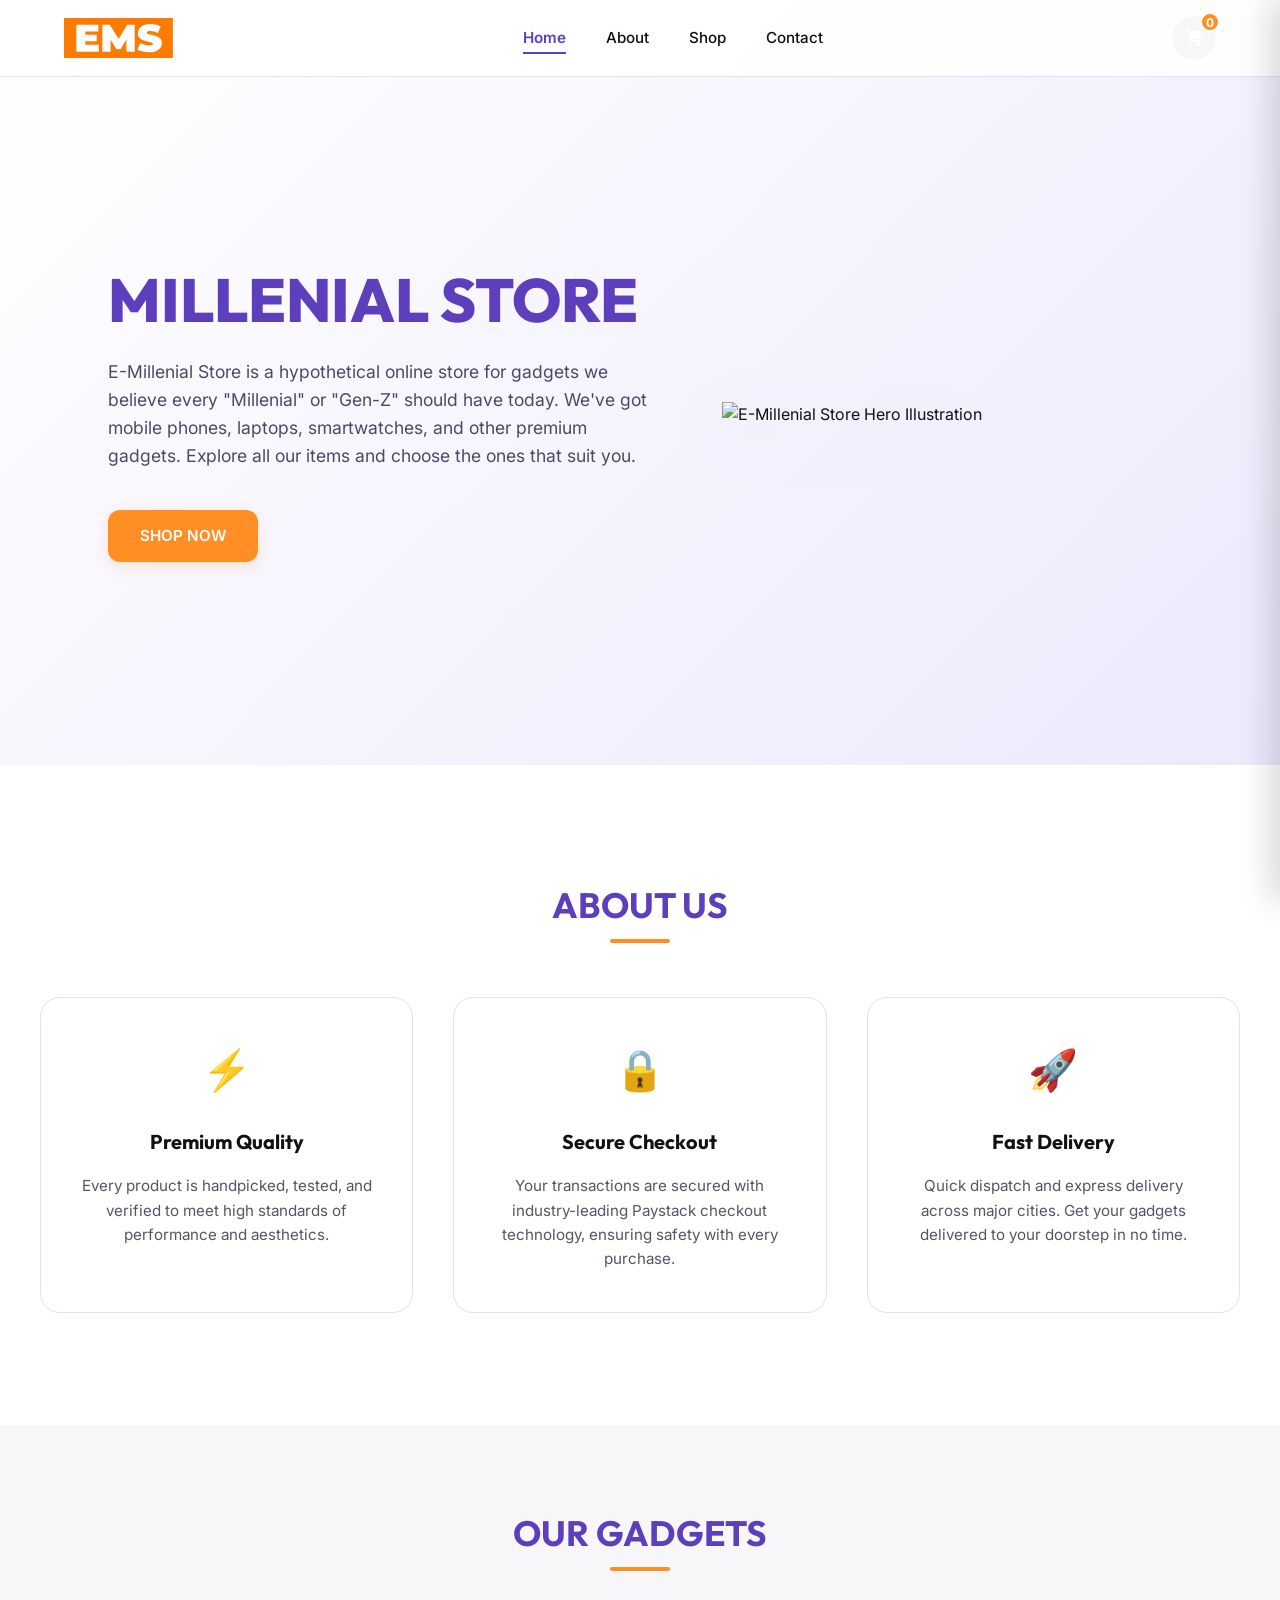
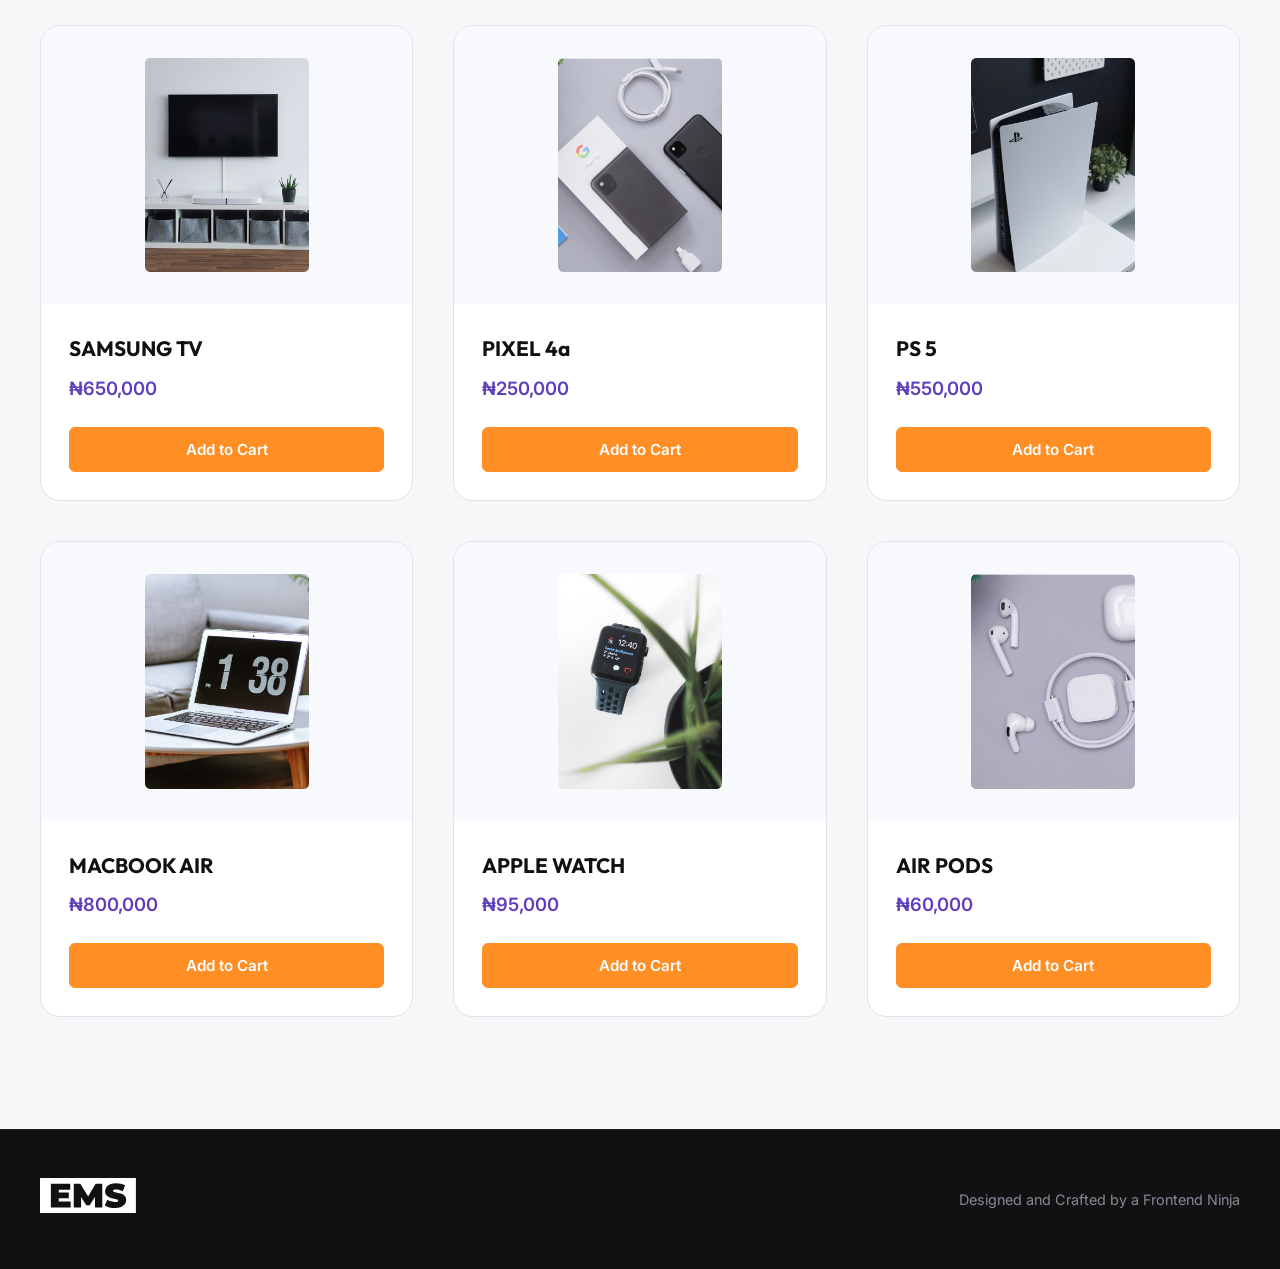
==== E-Commerce Store/index.html @ 9204bc71 "Build and complete E-Commerce Store with sliding cart, validations, and Paystack integration" ====
<!DOCTYPE html>
<html lang="en">
<head>
    <meta charset="UTF-8">
    <meta name="viewport" content="width=device-width, initial-scale=1.0">
    <title>EMS - E-Millenial Store</title>
    <!-- Google Fonts -->
    <link rel="preconnect" href="https://fonts.googleapis.com">
    <link rel="preconnect" href="https://fonts.gstatic.com" crossorigin>
    <link href="https://fonts.googleapis.com/css2?family=Inter:wght@300;400;500;600;700&family=Outfit:wght@400;500;600;700;800&display=swap" rel="stylesheet">
    <!-- Main stylesheet -->
    <link rel="stylesheet" href="style.css">
    <!-- Paystack Inline JS -->
    <script src="https://js.paystack.co/v1/inline.js"></script>
</head>
<body>

    <!-- Header Navigation -->
    <header class="header">
        <div class="header-container">
            <a href="#" class="logo" id="header-logo">
                <img src="images/EMS.svg" alt="EMS Logo">
            </a>
            <nav class="nav-links" id="nav-menu">
                <a href="#" class="active">Home</a>
                <a href="#about">About</a>
                <a href="#shop">Shop</a>
                <a href="#contact">Contact</a>
            </nav>
            <div class="header-actions">
                <button class="cart-btn" id="cart-toggle-btn" aria-label="Open Shopping Cart">
                    <img src="images/cart.svg" alt="Cart Icon">
                    <span class="cart-badge" id="cart-item-count">0</span>
                </button>
                <button class="hamburger" id="hamburger-menu-btn" aria-label="Toggle navigation menu">
                    <span class="bar"></span>
                    <span class="bar"></span>
                    <span class="bar"></span>
                </button>
            </div>
        </div>
    </header>

    <!-- Hero Section -->
    <section class="hero">
        <div class="hero-container">
            <div class="hero-content">
                <h1 class="hero-title">MILLENIAL STORE</h1>
                <p class="hero-desc">
                    E-Millenial Store is a hypothetical online store for gadgets we believe every "Millenial" or "Gen-Z" should have today. We've got mobile phones, laptops, smartwatches, and other premium gadgets. Explore all our items and choose the ones that suit you.
                </p>
                <a href="#shop" class="btn btn-primary hero-btn">SHOP NOW</a>
            </div>
            <div class="hero-image-wrapper">
                <img src="images/heroImage.svg" alt="E-Millenial Store Hero Illustration" class="hero-img">
            </div>
        </div>
    </section>

    <!-- About Section -->
    <section class="about" id="about">
        <div class="about-container">
            <h2 class="section-title">ABOUT US</h2>
            <div class="about-grid">
                <div class="about-card">
                    <div class="about-icon">⚡</div>
                    <h3>Premium Quality</h3>
                    <p>Every product is handpicked, tested, and verified to meet high standards of performance and aesthetics.</p>
                </div>
                <div class="about-card">
                    <div class="about-icon">🔒</div>
                    <h3>Secure Checkout</h3>
                    <p>Your transactions are secured with industry-leading Paystack checkout technology, ensuring safety with every purchase.</p>
                </div>
                <div class="about-card">
                    <div class="about-icon">🚀</div>
                    <h3>Fast Delivery</h3>
                    <p>Quick dispatch and express delivery across major cities. Get your gadgets delivered to your doorstep in no time.</p>
                </div>
            </div>
        </div>
    </section>

    <!-- Shop / Products Section -->
    <section class="shop" id="shop">
        <div class="shop-container">
            <h2 class="section-title">OUR GADGETS</h2>
            <div class="products-grid" id="products-container">
                <!-- Products will be dynamically generated by JS -->
            </div>
        </div>
    </section>

    <!-- Shopping Cart Sidebar Modal -->
    <div class="modal-overlay" id="cart-modal-overlay"></div>
    <aside class="cart-modal" id="cart-modal" aria-hidden="true">
        <div class="cart-header">
            <h2>Shopping Cart</h2>
            <button class="close-btn" id="cart-close-btn" aria-label="Close cart">&times;</button>
        </div>

        <div class="cart-body">
            <!-- Section A: Items List -->
            <div class="cart-items-section">
                <h3>Items</h3>
                <div class="cart-items-list" id="cart-items-container">
                    <!-- Cart items will be dynamically generated here -->
                </div>
            </div>

            <!-- Section B: User Details Form -->
            <form class="cart-user-form" id="checkout-user-form" novalidate>
                <h3>Your Details</h3>
                <div class="form-group">
                    <label for="customer-name">Full Name</label>
                    <input type="text" id="customer-name" placeholder="John Doe" required>
                    <span class="error-msg">Please enter your full name</span>
                </div>
                <div class="form-group">
                    <label for="customer-email">Email Address</label>
                    <input type="email" id="customer-email" placeholder="john.doe@example.com" required>
                    <span class="error-msg">Please enter a valid email address</span>
                </div>
                <div class="form-group">
                    <label for="customer-phone">Phone Number</label>
                    <input type="tel" id="customer-phone" placeholder="e.g. 08012345678" required>
                    <span class="error-msg">Please enter a valid 11-digit phone number</span>
                </div>
            </form>

            <!-- Section C: Total Amount Section -->
            <div class="cart-total-section">
                <span>Total Amount to be Paid</span>
                <span class="total-price" id="cart-total-price">₦0</span>
            </div>
        </div>

        <!-- Section D: Actions Section -->
        <div class="cart-footer">
            <button class="btn btn-secondary" id="continue-shopping-btn">Continue Shopping</button>
            <button class="btn btn-primary" id="checkout-submit-btn">Checkout</button>
        </div>
    </aside>

    <!-- Success Summary Modal -->
    <div class="summary-modal-overlay" id="summary-modal-overlay">
        <div class="summary-modal" id="summary-modal">
            <div class="summary-header">
                <img src="images/check.svg" alt="Success Checkmark" class="success-icon">
                <h2 id="summary-greet-title">Thank You, Customer!</h2>
                <p>Your Order Has Been Received</p>
            </div>
            <div class="summary-body">
                <h3>Order Summary</h3>
                <table class="summary-table">
                    <thead>
                        <tr>
                            <th>S/N</th>
                            <th>Item</th>
                            <th>Quantity</th>
                        </tr>
                    </thead>
                    <tbody id="summary-table-body">
                        <!-- Dynamic items will go here -->
                    </tbody>
                </table>
            </div>
            <div class="summary-footer">
                <button class="btn btn-primary btn-block" id="summary-confirm-btn">Ok</button>
            </div>
        </div>
    </div>

    <!-- Main Footer -->
    <footer class="footer">
        <div class="footer-container">
            <a href="#" class="footer-logo">
                <img src="images/EMS.svg" alt="EMS Logo Footer">
            </a>
            <p class="footer-text">Designed and Crafted by a Frontend Ninja</p>
        </div>
    </footer>

    <!-- Core Javascript -->
    <script src="app.js"></script>
</body>
</html>
---- E-Commerce Store/style.css ----
/* ==========================================================================
   EMS - E-Millenial Store Design System & Stylesheet
   ========================================================================== */

/* Design Tokens & CSS Variables */
:root {
    --primary-color: #5D3EBC;       /* Vibrant Millenial Purple */
    --primary-light: #ECE9FC;
    --secondary-color: #FF8E25;     /* Warm Accent Orange */
    --secondary-dark: #E07510;
    --dark-color: #111111;          /* Sleek Dark Charcoal */
    --light-color: #F7F7F9;         /* Light Gray Background */
    --border-color: #E2E2E9;
    --white: #FFFFFF;
    --error-color: #FF3B30;         /* Red for validations/deletion */
    --success-color: #34C759;       /* Green for success */
    
    --font-heading: 'Outfit', sans-serif;
    --font-body: 'Inter', sans-serif;
    
    --shadow-sm: 0 2px 8px rgba(0, 0, 0, 0.04);
    --shadow-md: 0 8px 24px rgba(93, 62, 188, 0.08);
    --shadow-lg: 0 16px 36px rgba(0, 0, 0, 0.12);
    
    --radius-sm: 6px;
    --radius-md: 12px;
    --radius-lg: 20px;
    
    --transition: all 0.3s cubic-bezier(0.4, 0, 0.2, 1);
}

/* Global Reset & Base Elements */
* {
    margin: 0;
    padding: 0;
    box-sizing: border-box;
}

html {
    scroll-behavior: smooth;
    font-size: 16px;
}

body {
    font-family: var(--font-body);
    background-color: var(--white);
    color: var(--dark-color);
    line-height: 1.6;
    overflow-x: hidden;
}

a {
    text-decoration: none;
    color: inherit;
    transition: var(--transition);
}

button, input, select, textarea {
    font-family: inherit;
    border: none;
    background: none;
    outline: none;
}

/* Scrollbar Customization */
::-webkit-scrollbar {
    width: 8px;
}
::-webkit-scrollbar-track {
    background: var(--light-color);
}
::-webkit-scrollbar-thumb {
    background: #CCCCCC;
    border-radius: var(--radius-sm);
}
::-webkit-scrollbar-thumb:hover {
    background: #999999;
}

/* Header & Navigation styling */
.header {
    position: fixed;
    top: 0;
    left: 0;
    width: 100%;
    z-index: 1000;
    background: rgba(255, 255, 255, 0.9);
    backdrop-filter: blur(10px);
    border-bottom: 1px solid var(--border-color);
    transition: var(--transition);
}

.header-container {
    max-width: 1200px;
    margin: 0 auto;
    padding: 1rem 1.5rem;
    display: flex;
    justify-content: space-between;
    align-items: center;
}

.logo img {
    height: 40px;
    display: block;
}

.nav-links {
    display: flex;
    gap: 2.5rem;
}

.nav-links a {
    font-weight: 500;
    font-size: 0.95rem;
    color: var(--dark-color);
    position: relative;
    padding: 0.25rem 0;
}

.nav-links a::after {
    content: '';
    position: absolute;
    bottom: 0;
    left: 0;
    width: 0;
    height: 2px;
    background-color: var(--primary-color);
    transition: var(--transition);
}

.nav-links a:hover::after,
.nav-links a.active::after {
    width: 100%;
}

.nav-links a.active {
    color: var(--primary-color);
    font-weight: 600;
}

.header-actions {
    display: flex;
    align-items: center;
    gap: 1.25rem;
}

.cart-btn {
    position: relative;
    padding: 0.75rem;
    border-radius: 50%;
    background-color: var(--light-color);
    cursor: pointer;
    transition: var(--transition);
    display: flex;
    align-items: center;
    justify-content: center;
}

.cart-btn:hover {
    background-color: var(--primary-light);
    transform: scale(1.05);
}

.cart-btn img {
    width: 20px;
    height: 20px;
}

.cart-badge {
    position: absolute;
    top: -4px;
    right: -4px;
    background-color: var(--secondary-color);
    color: var(--white);
    font-size: 0.75rem;
    font-weight: 700;
    width: 20px;
    height: 20px;
    border-radius: 50%;
    display: flex;
    align-items: center;
    justify-content: center;
    border: 2px solid var(--white);
}

/* Hamburger Menu */
.hamburger {
    display: none;
    cursor: pointer;
    flex-direction: column;
    justify-content: space-between;
    width: 24px;
    height: 18px;
}

.hamburger .bar {
    height: 2px;
    width: 100%;
    background-color: var(--dark-color);
    border-radius: 2px;
    transition: var(--transition);
}

/* Buttons System */
.btn {
    display: inline-flex;
    align-items: center;
    justify-content: center;
    padding: 0.85rem 2rem;
    font-size: 0.95rem;
    font-weight: 600;
    border-radius: var(--radius-md);
    cursor: pointer;
    transition: var(--transition);
    text-align: center;
}

.btn-primary {
    background-color: var(--secondary-color);
    color: var(--white);
    box-shadow: 0 4px 14px rgba(255, 142, 37, 0.2);
}

.btn-primary:hover {
    background-color: var(--secondary-dark);
    transform: translateY(-2px);
    box-shadow: 0 6px 20px rgba(255, 142, 37, 0.3);
}

.btn-secondary {
    background-color: var(--light-color);
    color: var(--dark-color);
    border: 1px solid var(--border-color);
}

.btn-secondary:hover {
    background-color: var(--border-color);
}

.btn-block {
    width: 100%;
}

/* Hero Section */
.hero {
    background: linear-gradient(135deg, var(--white) 0%, var(--primary-light) 100%);
    padding: 10rem 1.5rem 6rem 1.5rem;
    min-height: 85vh;
    display: flex;
    align-items: center;
}

.hero-container {
    max-width: 1200px;
    margin: 0 auto;
    display: grid;
    grid-template-columns: 1.1fr 0.9fr;
    gap: 4rem;
    align-items: center;
}

.hero-title {
    font-family: var(--font-heading);
    font-size: 3.8rem;
    font-weight: 800;
    line-height: 1.1;
    color: var(--primary-color);
    margin-bottom: 1.5rem;
}

.hero-desc {
    font-size: 1.1rem;
    color: #4A4A68;
    margin-bottom: 2.5rem;
    max-width: 550px;
}

.hero-image-wrapper {
    position: relative;
    display: flex;
    justify-content: center;
}

.hero-img {
    width: 100%;
    max-width: 500px;
    height: auto;
    filter: drop-shadow(0 20px 40px rgba(93, 62, 188, 0.15));
}

/* About Section */
.about {
    padding: 7rem 1.5rem;
    background-color: var(--white);
}

.about-container {
    max-width: 1200px;
    margin: 0 auto;
}

.section-title {
    font-family: var(--font-heading);
    font-size: 2.2rem;
    font-weight: 700;
    color: var(--primary-color);
    text-align: center;
    margin-bottom: 4rem;
    position: relative;
}

.section-title::after {
    content: '';
    position: absolute;
    bottom: -10px;
    left: 50%;
    transform: translateX(-50%);
    width: 60px;
    height: 4px;
    background-color: var(--secondary-color);
    border-radius: 2px;
}

.about-grid {
    display: grid;
    grid-template-columns: repeat(3, 1fr);
    gap: 2.5rem;
}

.about-card {
    background-color: var(--white);
    padding: 2.5rem 2rem;
    border-radius: var(--radius-lg);
    border: 1px solid var(--border-color);
    transition: var(--transition);
    text-align: center;
}

.about-card:hover {
    transform: translateY(-5px);
    box-shadow: var(--shadow-md);
    border-color: var(--primary-light);
}

.about-icon {
    font-size: 2.5rem;
    margin-bottom: 1.5rem;
}

.about-card h3 {
    font-family: var(--font-heading);
    font-size: 1.25rem;
    margin-bottom: 1rem;
    color: var(--dark-color);
}

.about-card p {
    font-size: 0.95rem;
    color: #555566;
}

/* Shop Section & Product Cards */
.shop {
    padding: 5rem 1.5rem 7rem 1.5rem;
    background-color: var(--light-color);
}

.shop-container {
    max-width: 1200px;
    margin: 0 auto;
}

.products-grid {
    display: grid;
    grid-template-columns: repeat(3, 1fr);
    gap: 2.5rem;
}

.product-card {
    background-color: var(--white);
    border-radius: var(--radius-lg);
    overflow: hidden;
    border: 1px solid var(--border-color);
    transition: var(--transition);
    display: flex;
    flex-direction: column;
}

.product-card:hover {
    transform: translateY(-5px);
    box-shadow: var(--shadow-lg);
    border-color: rgba(93, 62, 188, 0.2);
}

.product-img-wrapper {
    background-color: #F8F9FD;
    padding: 2rem;
    display: flex;
    justify-content: center;
    align-items: center;
    aspect-ratio: 4/3;
    overflow: hidden;
}

.product-img-wrapper img {
    max-height: 100%;
    max-width: 100%;
    object-fit: contain;
    transition: var(--transition);
}

.product-card:hover .product-img-wrapper img {
    transform: scale(1.08);
}

.product-info {
    padding: 1.75rem;
    display: flex;
    flex-direction: column;
    flex-grow: 1;
}

.product-name {
    font-family: var(--font-heading);
    font-size: 1.3rem;
    font-weight: 700;
    margin-bottom: 0.5rem;
    color: var(--dark-color);
}

.product-price {
    font-size: 1.15rem;
    font-weight: 600;
    color: var(--primary-color);
    margin-bottom: 1.5rem;
}

.product-info .btn-shop {
    margin-top: auto;
    width: 100%;
    padding: 0.75rem 1.5rem;
    border-radius: var(--radius-sm);
    font-weight: 600;
    text-align: center;
    cursor: pointer;
    transition: var(--transition);
    border: 1px solid var(--secondary-color);
}

.btn-add-cart {
    background-color: var(--secondary-color);
    color: var(--white);
    border-color: var(--secondary-color);
}

.btn-add-cart:hover {
    background-color: var(--secondary-dark);
    border-color: var(--secondary-dark);
}

.btn-remove-cart {
    background-color: transparent;
    color: var(--error-color);
    border-color: var(--error-color);
}

.btn-remove-cart:hover {
    background-color: var(--error-color);
    color: var(--white);
}

/* Shopping Cart Sidebar Modal */
.modal-overlay {
    position: fixed;
    top: 0;
    left: 0;
    width: 100vw;
    height: 100vh;
    background: rgba(17, 17, 17, 0.4);
    backdrop-filter: blur(4px);
    z-index: 1999;
    opacity: 0;
    pointer-events: none;
    transition: var(--transition);
}

.modal-overlay.active {
    opacity: 1;
    pointer-events: auto;
}

.cart-modal {
    position: fixed;
    top: 0;
    right: 0;
    width: 460px;
    height: 100vh;
    background-color: var(--white);
    z-index: 2000;
    box-shadow: -10px 0 30px rgba(0, 0, 0, 0.15);
    display: flex;
    flex-direction: column;
    transform: translateX(100%);
    transition: transform 0.4s cubic-bezier(0.4, 0, 0.2, 1);
}

.cart-modal.active {
    transform: translateX(0);
}

.cart-header {
    padding: 1.5rem;
    border-bottom: 1px solid var(--border-color);
    display: flex;
    justify-content: space-between;
    align-items: center;
}

.cart-header h2 {
    font-family: var(--font-heading);
    font-size: 1.5rem;
    color: var(--primary-color);
}

.close-btn {
    font-size: 2.2rem;
    cursor: pointer;
    color: #9999AA;
    transition: var(--transition);
    line-height: 1;
}

.close-btn:hover {
    color: var(--dark-color);
    transform: rotate(90deg);
}

.cart-body {
    flex-grow: 1;
    overflow-y: auto;
    padding: 1.5rem;
    display: flex;
    flex-direction: column;
    gap: 2rem;
}

.cart-items-section h3,
.cart-user-form h3 {
    font-family: var(--font-heading);
    font-size: 1.15rem;
    margin-bottom: 1rem;
    color: var(--dark-color);
    border-left: 3px solid var(--secondary-color);
    padding-left: 0.5rem;
}

.cart-items-list {
    display: flex;
    flex-direction: column;
    gap: 1.25rem;
}

/* Cart Item Layout */
.cart-item {
    display: grid;
    grid-template-columns: 70px 1fr auto;
    gap: 1rem;
    align-items: center;
    border-bottom: 1px solid var(--border-color);
    padding-bottom: 1rem;
}

.cart-item-img {
    background-color: var(--light-color);
    border-radius: var(--radius-sm);
    padding: 0.25rem;
    display: flex;
    align-items: center;
    justify-content: center;
    aspect-ratio: 1;
}

.cart-item-img img {
    max-width: 100%;
    max-height: 100%;
    object-fit: contain;
}

.cart-item-info h4 {
    font-family: var(--font-heading);
    font-size: 1rem;
    margin-bottom: 0.25rem;
}

.cart-item-info .item-price {
    font-size: 0.9rem;
    font-weight: 600;
    color: var(--primary-color);
}

.cart-item-actions {
    display: flex;
    flex-direction: column;
    align-items: flex-end;
    gap: 0.5rem;
}

.qty-control {
    display: flex;
    align-items: center;
    border: 1px solid var(--border-color);
    border-radius: var(--radius-sm);
    background-color: var(--light-color);
}

.qty-btn {
    padding: 0.25rem 0.5rem;
    cursor: pointer;
    font-weight: 700;
    color: var(--dark-color);
    transition: var(--transition);
}

.qty-btn:hover {
    color: var(--primary-color);
}

.qty-val {
    padding: 0 0.5rem;
    font-size: 0.9rem;
    font-weight: 600;
    min-width: 25px;
    text-align: center;
}

.item-remove-btn {
    color: var(--error-color);
    font-size: 0.8rem;
    font-weight: 500;
    cursor: pointer;
    transition: var(--transition);
}

.item-remove-btn:hover {
    text-decoration: underline;
}

/* User Form Inputs & Validation styling */
.cart-user-form {
    display: flex;
    flex-direction: column;
    gap: 1rem;
}

.form-group {
    display: flex;
    flex-direction: column;
    gap: 0.35rem;
}

.form-group label {
    font-size: 0.85rem;
    font-weight: 600;
    color: #555566;
}

.form-group input {
    width: 100%;
    padding: 0.75rem 1rem;
    border: 1px solid var(--border-color);
    border-radius: var(--radius-sm);
    font-size: 0.95rem;
    transition: var(--transition);
}

.form-group input:focus {
    border-color: var(--primary-color);
    box-shadow: 0 0 0 3px rgba(93, 62, 188, 0.1);
}

/* Validation Classes */
.form-group.valid input {
    border-color: var(--success-color);
    box-shadow: 0 0 0 3px rgba(52, 199, 89, 0.1);
}

.form-group.invalid input {
    border-color: var(--error-color);
    box-shadow: 0 0 0 3px rgba(255, 59, 48, 0.1);
}

.error-msg {
    font-size: 0.75rem;
    color: var(--error-color);
    font-weight: 500;
    display: none;
}

.form-group.invalid .error-msg {
    display: block;
}

/* Total Section */
.cart-total-section {
    display: flex;
    justify-content: space-between;
    align-items: center;
    border-top: 1px solid var(--border-color);
    padding-top: 1.5rem;
    font-weight: 600;
}

.cart-total-section span:first-child {
    font-size: 0.95rem;
    color: #555566;
}

.cart-total-section .total-price {
    font-size: 1.5rem;
    color: var(--primary-color);
    font-weight: 700;
}

/* Cart Footer Actions */
.cart-footer {
    padding: 1.5rem;
    border-top: 1px solid var(--border-color);
    display: flex;
    flex-direction: column;
    gap: 0.75rem;
}

/* Success Summary Modal overlay */
.summary-modal-overlay {
    position: fixed;
    top: 0;
    left: 0;
    width: 100vw;
    height: 100vh;
    background: rgba(17, 17, 17, 0.5);
    backdrop-filter: blur(5px);
    z-index: 2999;
    display: flex;
    justify-content: center;
    align-items: center;
    opacity: 0;
    pointer-events: none;
    transition: var(--transition);
}

.summary-modal-overlay.active {
    opacity: 1;
    pointer-events: auto;
}

.summary-modal {
    background-color: var(--white);
    width: 90%;
    max-width: 520px;
    border-radius: var(--radius-lg);
    padding: 2.5rem;
    box-shadow: var(--shadow-lg);
    transform: scale(0.9);
    transition: var(--transition);
    display: flex;
    flex-direction: column;
    gap: 1.75rem;
}

.summary-modal-overlay.active .summary-modal {
    transform: scale(1);
}

.summary-header {
    text-align: center;
}

.success-icon {
    width: 60px;
    height: 60px;
    margin-bottom: 1rem;
}

.summary-header h2 {
    font-family: var(--font-heading);
    font-size: 1.75rem;
    color: var(--success-color);
    margin-bottom: 0.25rem;
}

.summary-header p {
    color: #666677;
    font-size: 0.95rem;
}

.summary-body h3 {
    font-family: var(--font-heading);
    font-size: 1.1rem;
    margin-bottom: 0.75rem;
    border-bottom: 1px solid var(--border-color);
    padding-bottom: 0.5rem;
}

.summary-table {
    width: 100%;
    border-collapse: collapse;
    font-size: 0.9rem;
}

.summary-table th,
.summary-table td {
    padding: 0.75rem;
    text-align: left;
}

.summary-table th {
    font-weight: 600;
    background-color: var(--light-color);
    color: #555566;
}

.summary-table td {
    border-bottom: 1px solid var(--border-color);
}

.summary-table tr:last-child td {
    border-bottom: none;
}

/* Footer Section */
.footer {
    background-color: var(--dark-color);
    color: var(--white);
    padding: 3rem 1.5rem;
    border-top: 1px solid #222222;
}

.footer-container {
    max-width: 1200px;
    margin: 0 auto;
    display: flex;
    justify-content: space-between;
    align-items: center;
}

.footer-logo img {
    height: 35px;
    filter: brightness(0) invert(1);
}

.footer-text {
    font-size: 0.9rem;
    color: #888899;
}

/* ==========================================================================
   Responsive Breakpoints & Media Queries
   ========================================================================== */

@media (max-width: 992px) {
    .hero-container {
        grid-template-columns: 1fr;
        gap: 3rem;
        text-align: center;
    }
    
    .hero-desc {
        margin-left: auto;
        margin-right: auto;
    }
    
    .about-grid {
        grid-template-columns: 1fr;
        gap: 1.5rem;
    }
    
    .products-grid {
        grid-template-columns: repeat(2, 1fr);
    }
}

@media (max-width: 768px) {
    .hero-title {
        font-size: 2.8rem;
    }
    
    .hamburger {
        display: flex;
        z-index: 1001;
    }
    
    .nav-links {
        position: fixed;
        top: 0;
        right: -100%;
        width: 80%;
        max-width: 320px;
        height: 100vh;
        background-color: var(--white);
        flex-direction: column;
        justify-content: center;
        align-items: center;
        gap: 2rem;
        box-shadow: -5px 0 25px rgba(0, 0, 0, 0.1);
        transition: var(--transition);
        z-index: 1000;
    }
    
    .nav-links.active {
        right: 0;
    }
    
    /* Hamburger states */
    .hamburger.active .bar:nth-child(1) {
        transform: translateY(8px) rotate(45deg);
    }
    .hamburger.active .bar:nth-child(2) {
        opacity: 0;
    }
    .hamburger.active .bar:nth-child(3) {
        transform: translateY(-8px) rotate(-45deg);
    }
    
    .cart-modal {
        width: 100%;
    }
    
    .footer-container {
        flex-direction: column;
        gap: 1.5rem;
        text-align: center;
    }
}

@media (max-width: 576px) {
    .products-grid {
        grid-template-columns: 1fr;
    }
    
    .hero-title {
        font-size: 2.2rem;
    }
    
    .summary-modal {
        padding: 1.5rem;
    }
}
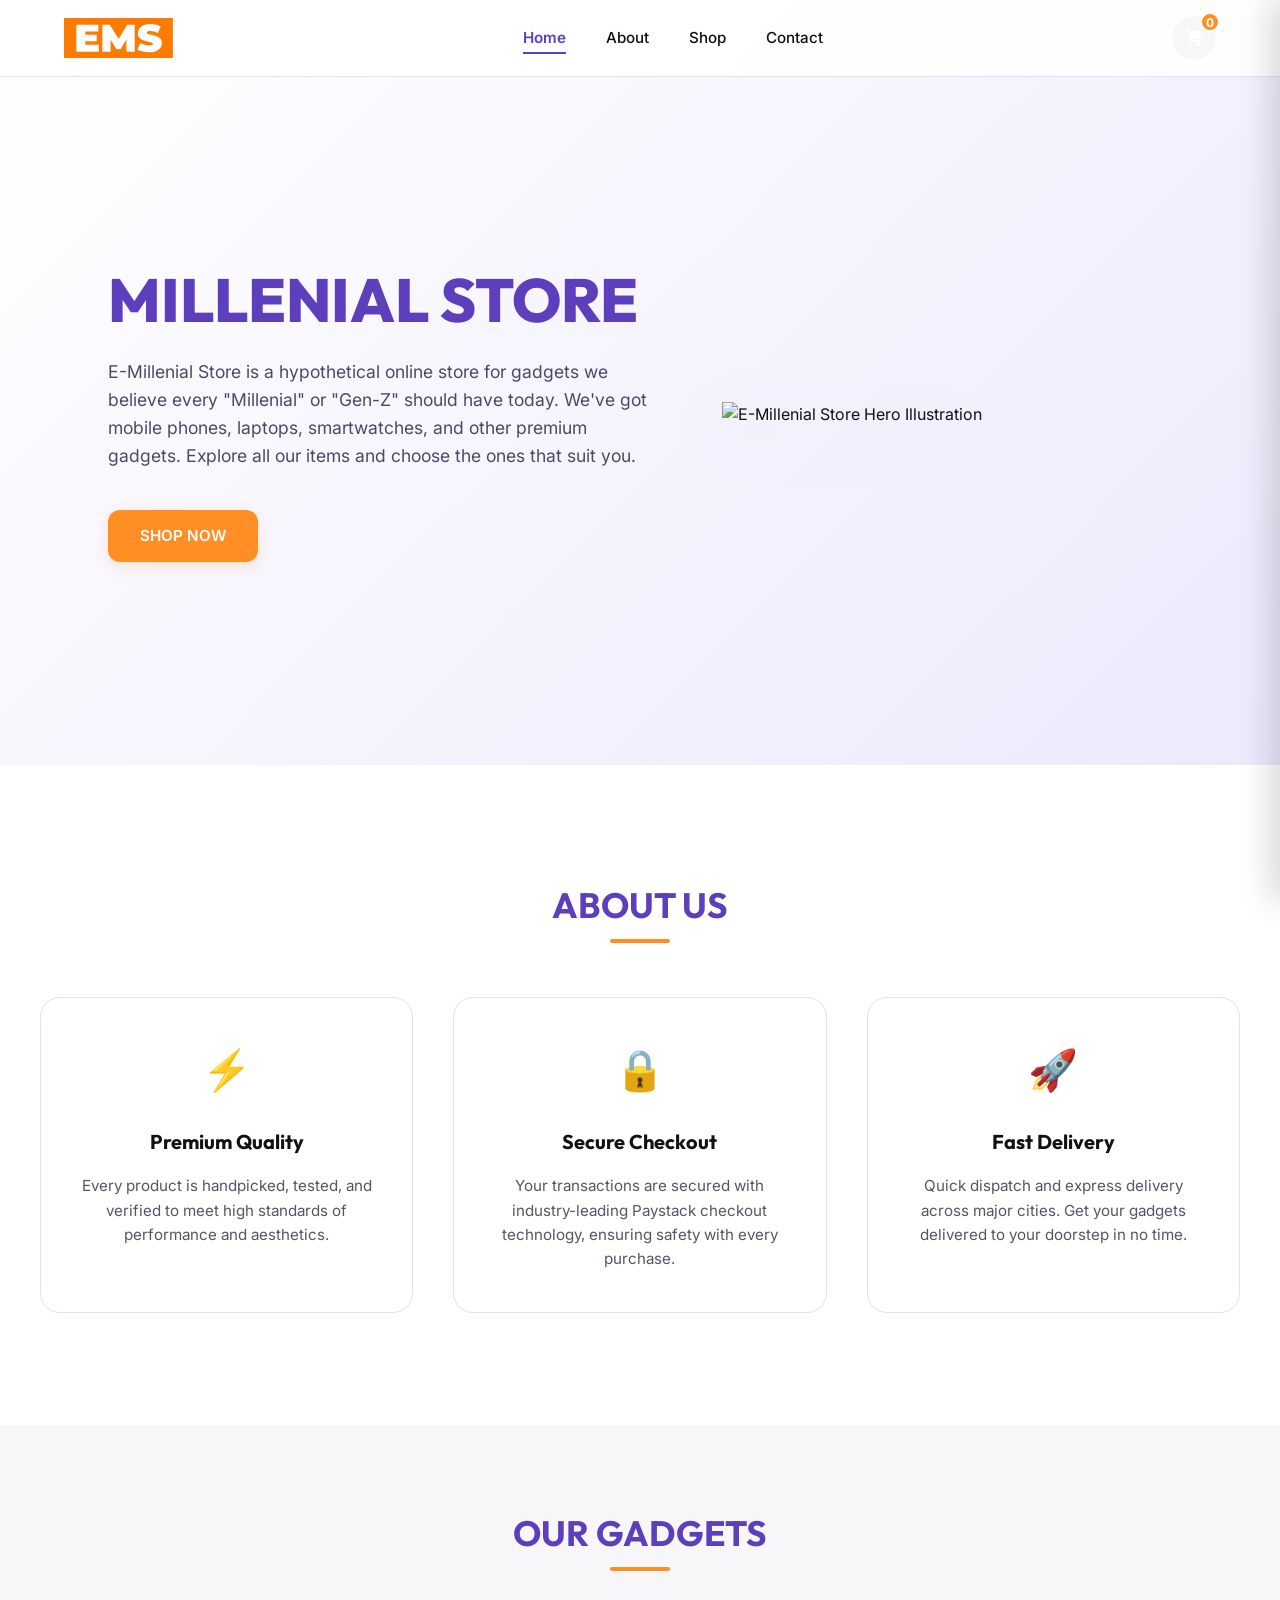
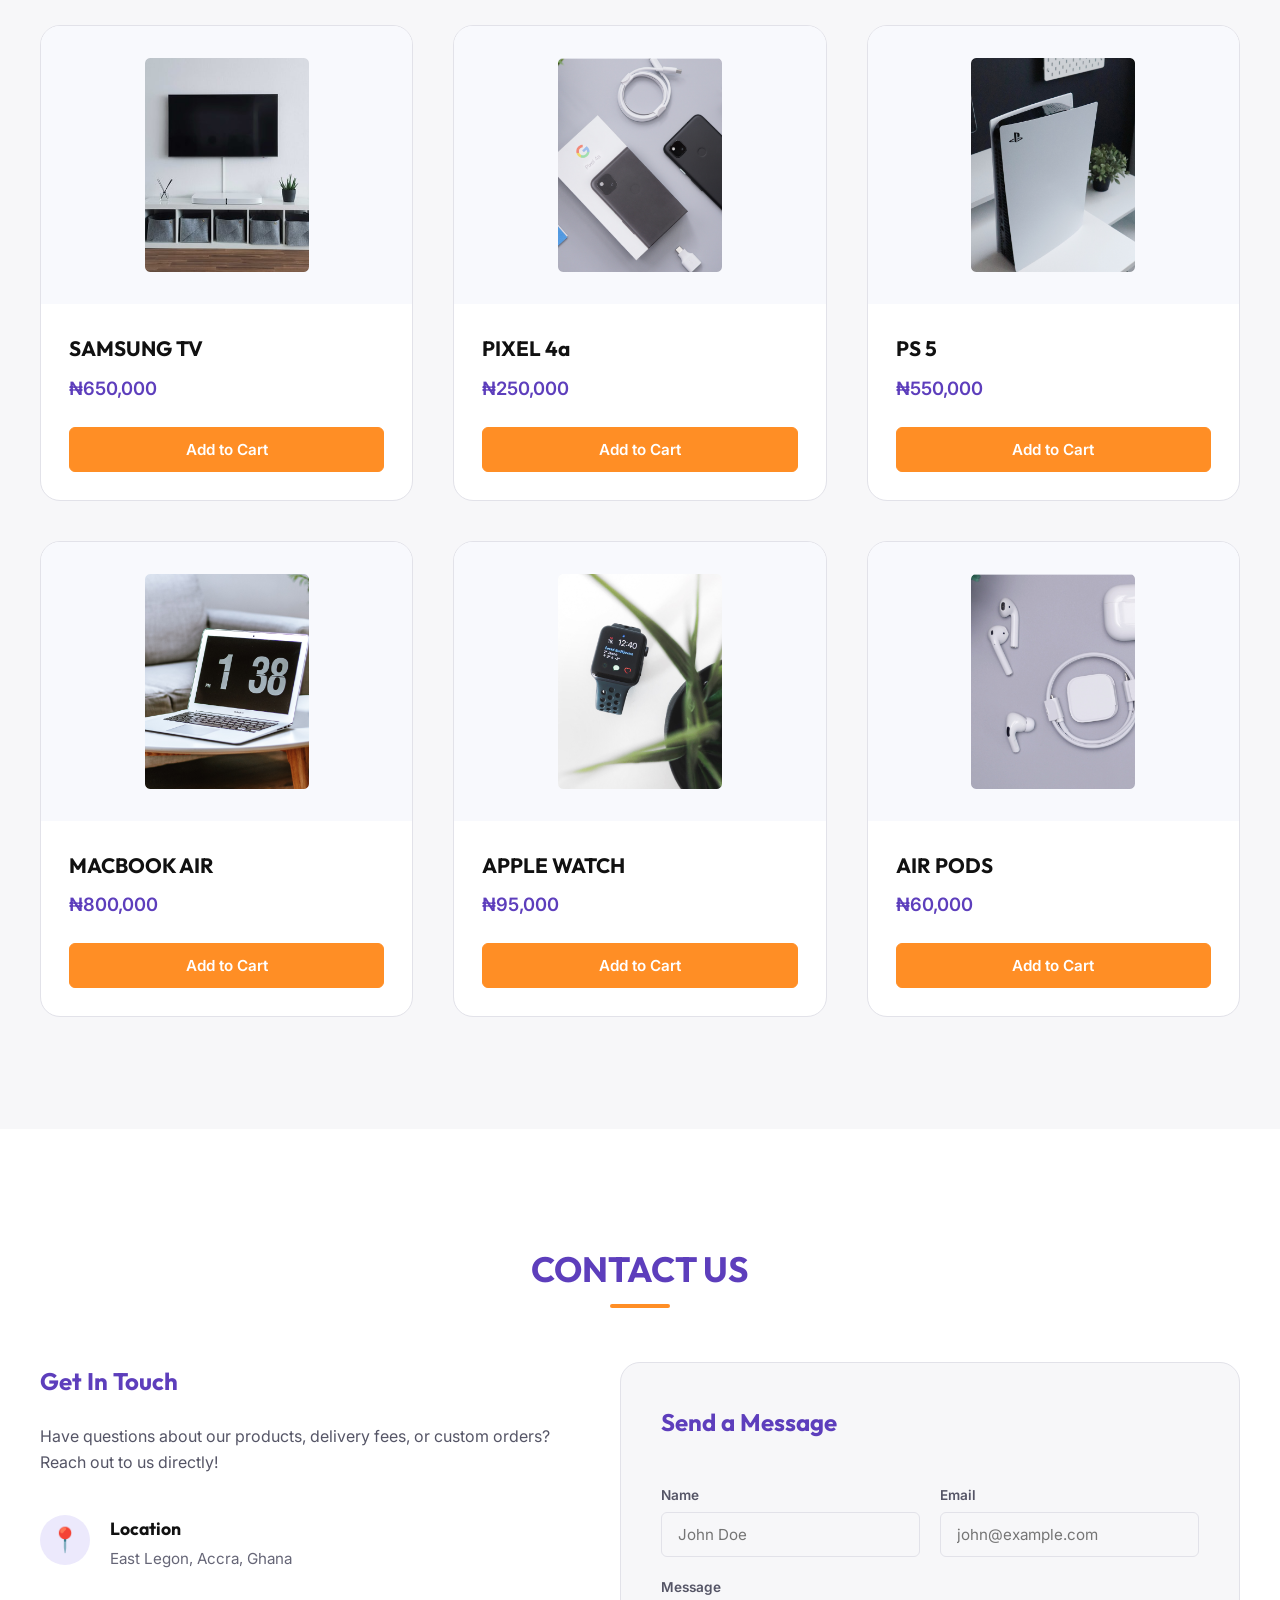
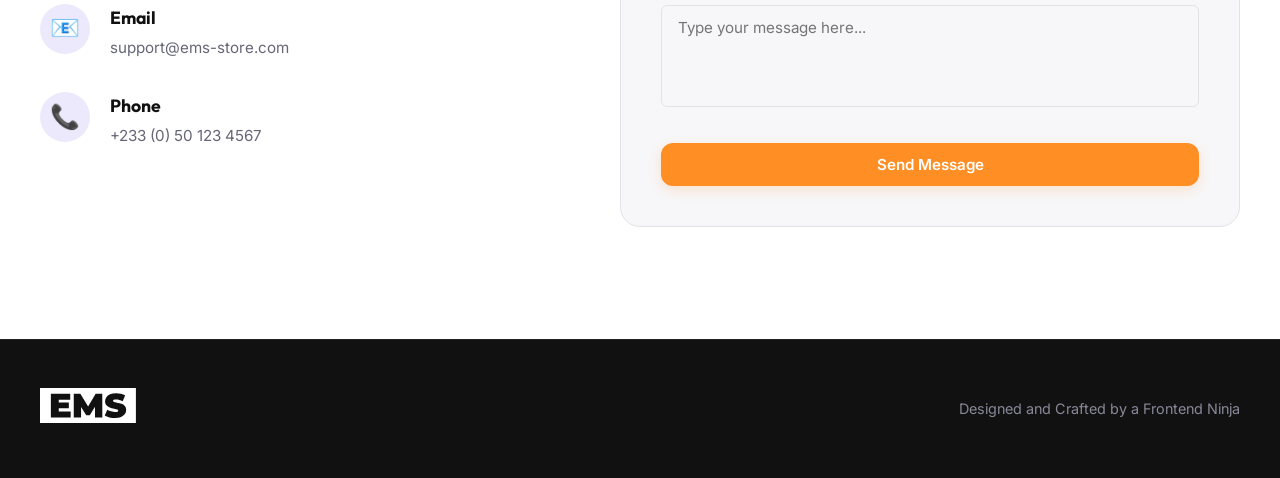
==== commit 5fbbe913: "Add and style a responsive Contact Us section to fix navigation links" ====
--- a/E-Commerce Store/index.html
+++ b/E-Commerce Store/index.html
@@ -91,6 +91,60 @@
         </div>
     </section>
 
+    <!-- Contact Section -->
+    <section class="contact" id="contact">
+        <div class="contact-container">
+            <h2 class="section-title">CONTACT US</h2>
+            <div class="contact-grid">
+                <div class="contact-info-panel">
+                    <h3>Get In Touch</h3>
+                    <p>Have questions about our products, delivery fees, or custom orders? Reach out to us directly!</p>
+                    <div class="contact-details">
+                        <div class="contact-detail-item">
+                            <span class="contact-detail-icon">📍</span>
+                            <div>
+                                <h4>Location</h4>
+                                <p>East Legon, Accra, Ghana</p>
+                            </div>
+                        </div>
+                        <div class="contact-detail-item">
+                            <span class="contact-detail-icon">📧</span>
+                            <div>
+                                <h4>Email</h4>
+                                <p>support@ems-store.com</p>
+                            </div>
+                        </div>
+                        <div class="contact-detail-item">
+                            <span class="contact-detail-icon">📞</span>
+                            <div>
+                                <h4>Phone</h4>
+                                <p>+233 (0) 50 123 4567</p>
+                            </div>
+                        </div>
+                    </div>
+                </div>
+                <form class="contact-form" id="contact-us-form" onsubmit="event.preventDefault(); alert('Message sent successfully!'); this.reset();">
+                    <h3>Send a Message</h3>
+                    <div class="form-row">
+                        <div class="form-group">
+                            <label for="contact-name">Name</label>
+                            <input type="text" id="contact-name" placeholder="John Doe" required>
+                        </div>
+                        <div class="form-group">
+                            <label for="contact-email">Email</label>
+                            <input type="email" id="contact-email" placeholder="john@example.com" required>
+                        </div>
+                    </div>
+                    <div class="form-group">
+                        <label for="contact-message">Message</label>
+                        <textarea id="contact-message" placeholder="Type your message here..." rows="4" required></textarea>
+                    </div>
+                    <button type="submit" class="btn btn-primary" style="margin-top: 1rem; padding: 0.75rem 2rem;">Send Message</button>
+                </form>
+            </div>
+        </div>
+    </section>
+
     <!-- Shopping Cart Sidebar Modal -->
     <div class="modal-overlay" id="cart-modal-overlay"></div>
     <aside class="cart-modal" id="cart-modal" aria-hidden="true">
--- a/E-Commerce Store/style.css
+++ b/E-Commerce Store/style.css
@@ -853,6 +853,107 @@
     color: #888899;
 }
 
+/* Contact Section */
+.contact {
+    padding: 7rem 1.5rem;
+    background-color: var(--white);
+}
+
+.contact-container {
+    max-width: 1200px;
+    margin: 0 auto;
+}
+
+.contact-grid {
+    display: grid;
+    grid-template-columns: 1fr 1.2fr;
+    gap: 4rem;
+    align-items: start;
+}
+
+.contact-info-panel h3,
+.contact-form h3 {
+    font-family: var(--font-heading);
+    font-size: 1.5rem;
+    color: var(--primary-color);
+    margin-bottom: 1.5rem;
+}
+
+.contact-info-panel p {
+    color: #555566;
+    margin-bottom: 2.5rem;
+    font-size: 1rem;
+}
+
+.contact-details {
+    display: flex;
+    flex-direction: column;
+    gap: 2rem;
+}
+
+.contact-detail-item {
+    display: flex;
+    gap: 1.25rem;
+    align-items: flex-start;
+}
+
+.contact-detail-icon {
+    font-size: 1.5rem;
+    background-color: var(--primary-light);
+    width: 50px;
+    height: 50px;
+    border-radius: 50%;
+    display: flex;
+    align-items: center;
+    justify-content: center;
+    flex-shrink: 0;
+}
+
+.contact-detail-item h4 {
+    font-family: var(--font-heading);
+    font-size: 1.1rem;
+    margin-bottom: 0.25rem;
+}
+
+.contact-detail-item p {
+    color: #666677;
+    font-size: 0.95rem;
+    margin-bottom: 0;
+}
+
+.contact-form {
+    background-color: var(--light-color);
+    padding: 2.5rem;
+    border-radius: var(--radius-lg);
+    border: 1px solid var(--border-color);
+    display: flex;
+    flex-direction: column;
+    gap: 1.25rem;
+}
+
+.form-row {
+    display: grid;
+    grid-template-columns: 1fr 1fr;
+    gap: 1.25rem;
+}
+
+.contact-form textarea {
+    width: 100%;
+    padding: 0.75rem 1rem;
+    border: 1px solid var(--border-color);
+    border-radius: var(--radius-sm);
+    font-size: 0.95rem;
+    resize: none;
+    outline: none;
+    transition: var(--transition);
+    font-family: inherit;
+}
+
+.contact-form textarea:focus {
+    border-color: var(--primary-color);
+    box-shadow: 0 0 0 3px rgba(93, 62, 188, 0.1);
+}
+
 /* ==========================================================================
    Responsive Breakpoints & Media Queries
    ========================================================================== */
@@ -876,6 +977,11 @@
     
     .products-grid {
         grid-template-columns: repeat(2, 1fr);
+    }
+
+    .contact-grid {
+        grid-template-columns: 1fr;
+        gap: 3rem;
     }
 }
 
@@ -944,4 +1050,13 @@
     .summary-modal {
         padding: 1.5rem;
     }
-}
+
+    .form-row {
+        grid-template-columns: 1fr;
+        gap: 1.25rem;
+    }
+
+    .contact-form {
+        padding: 1.5rem;
+    }
+}
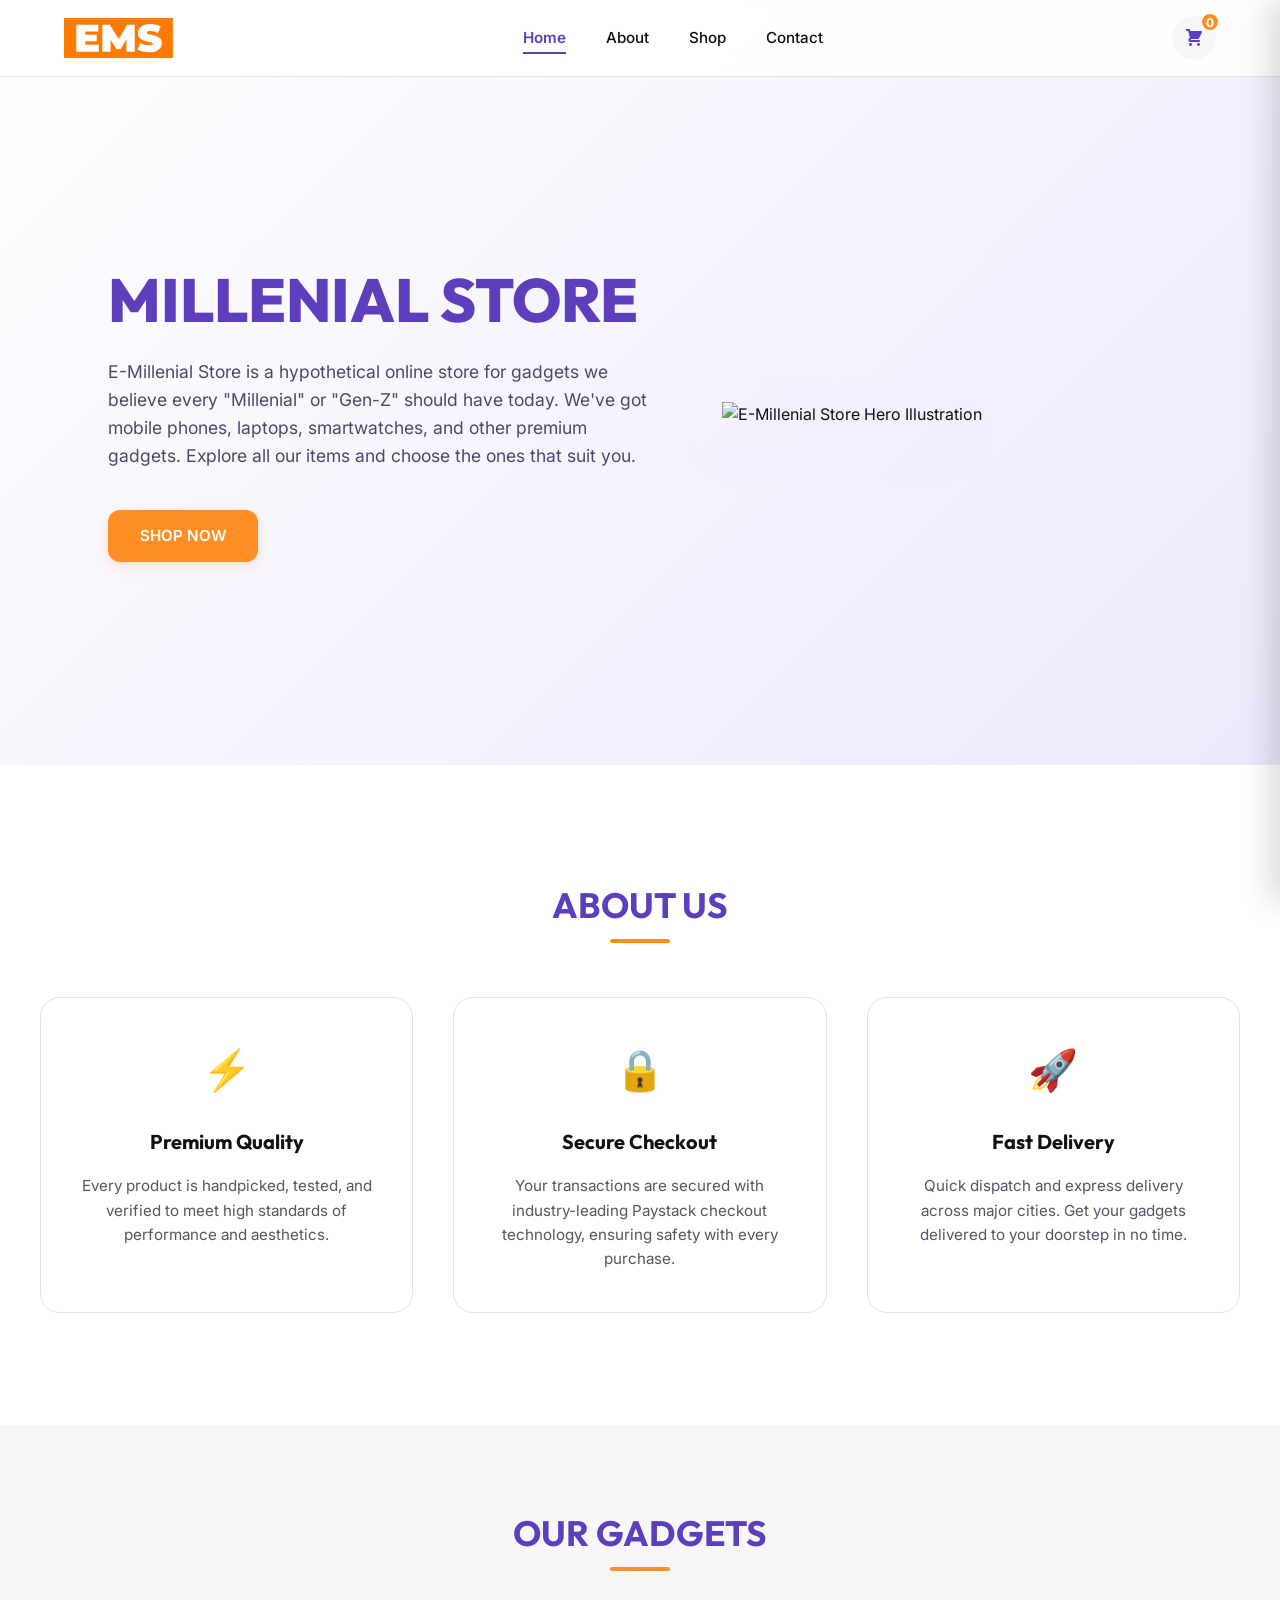
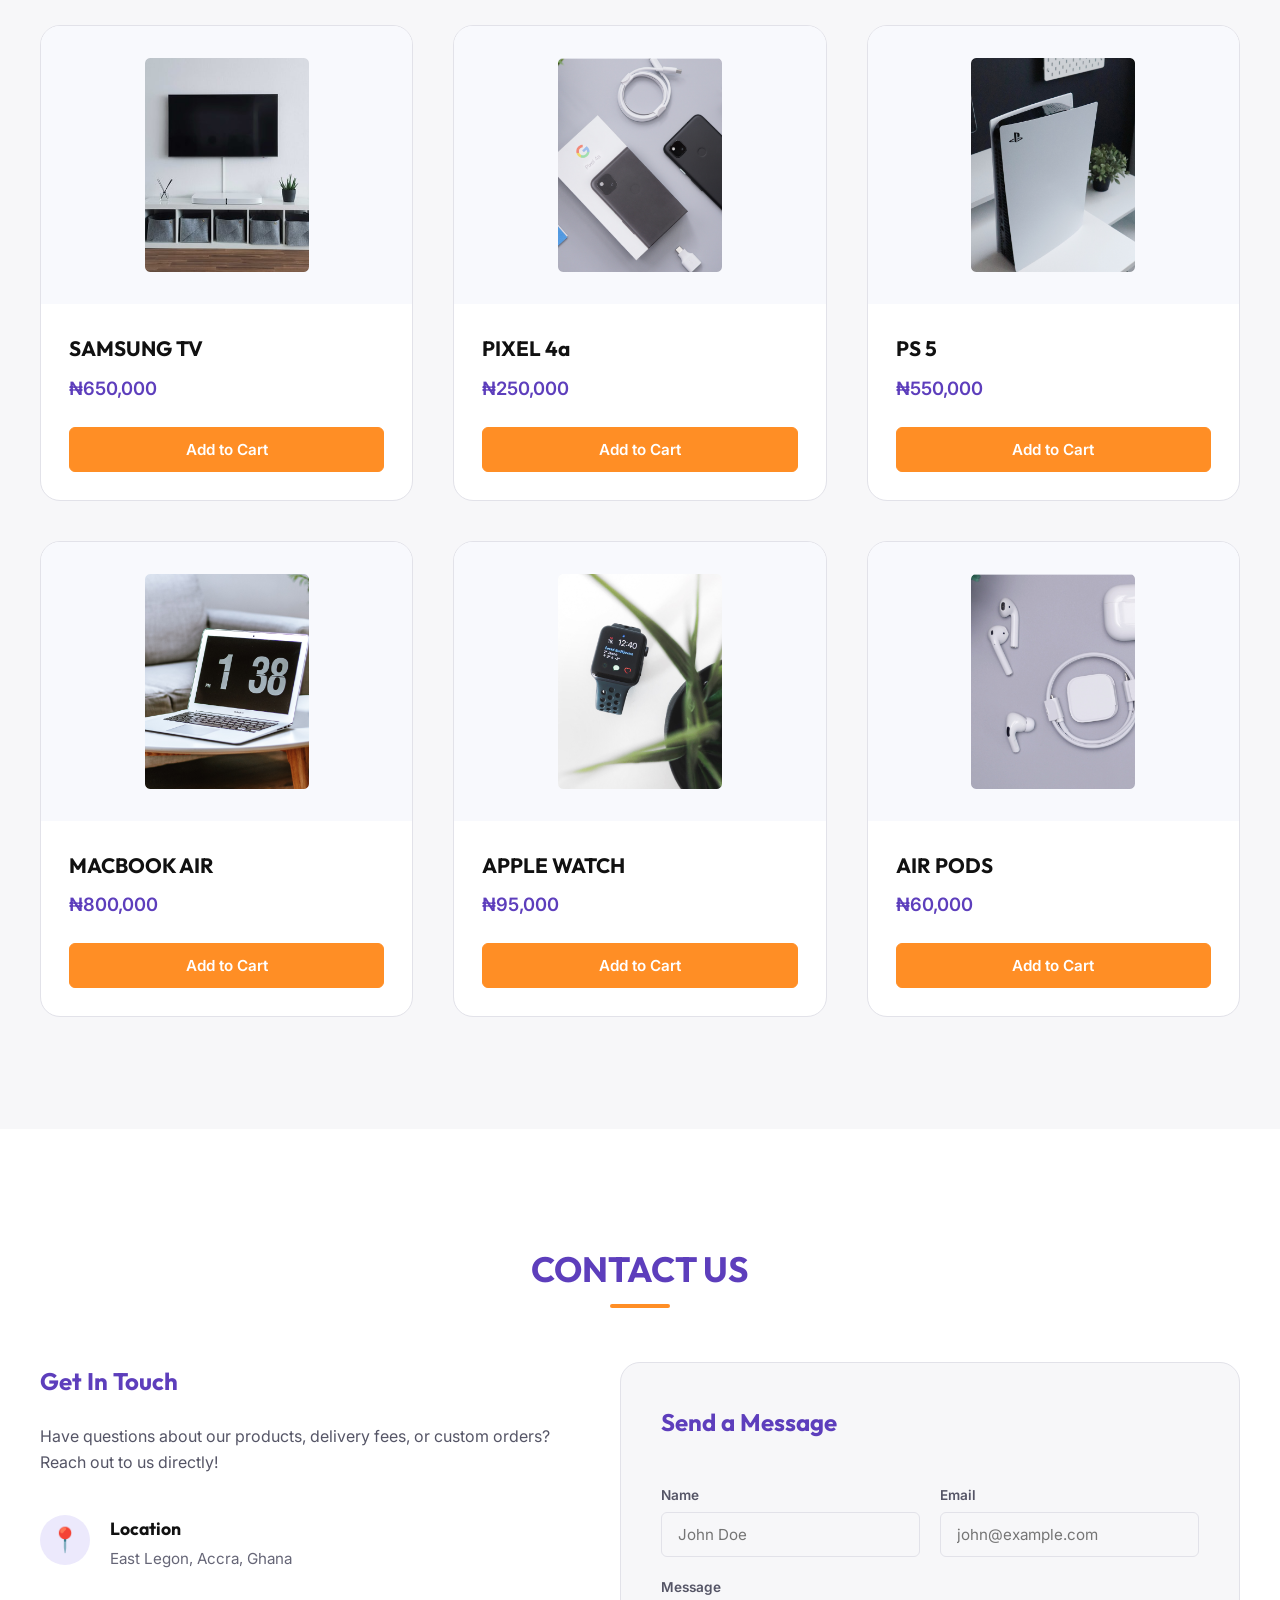
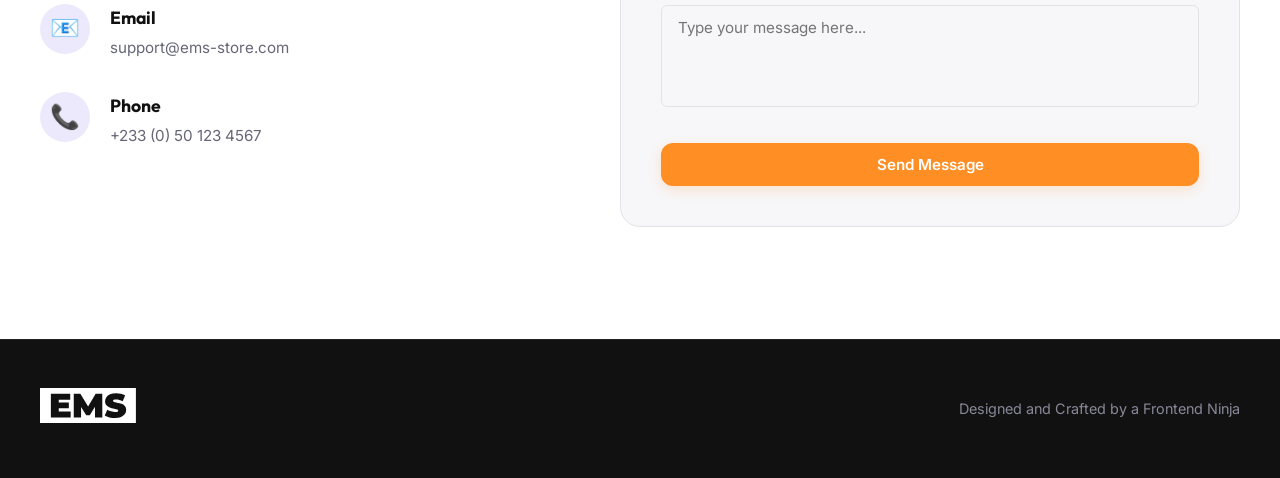
==== commit e335e67b: "Support 10-digit and 11-digit phone numbers for Ghana and Nigeria formats" ====
--- a/E-Commerce Store/index.html
+++ b/E-Commerce Store/index.html
@@ -177,8 +177,8 @@
                 </div>
                 <div class="form-group">
                     <label for="customer-phone">Phone Number</label>
-                    <input type="tel" id="customer-phone" placeholder="e.g. 08012345678" required>
-                    <span class="error-msg">Please enter a valid 11-digit phone number</span>
+                    <input type="tel" id="customer-phone" placeholder="e.g. 0553776346 or 08012345678" required>
+                    <span class="error-msg">Please enter a valid 10 or 11-digit phone number</span>
                 </div>
             </form>
 
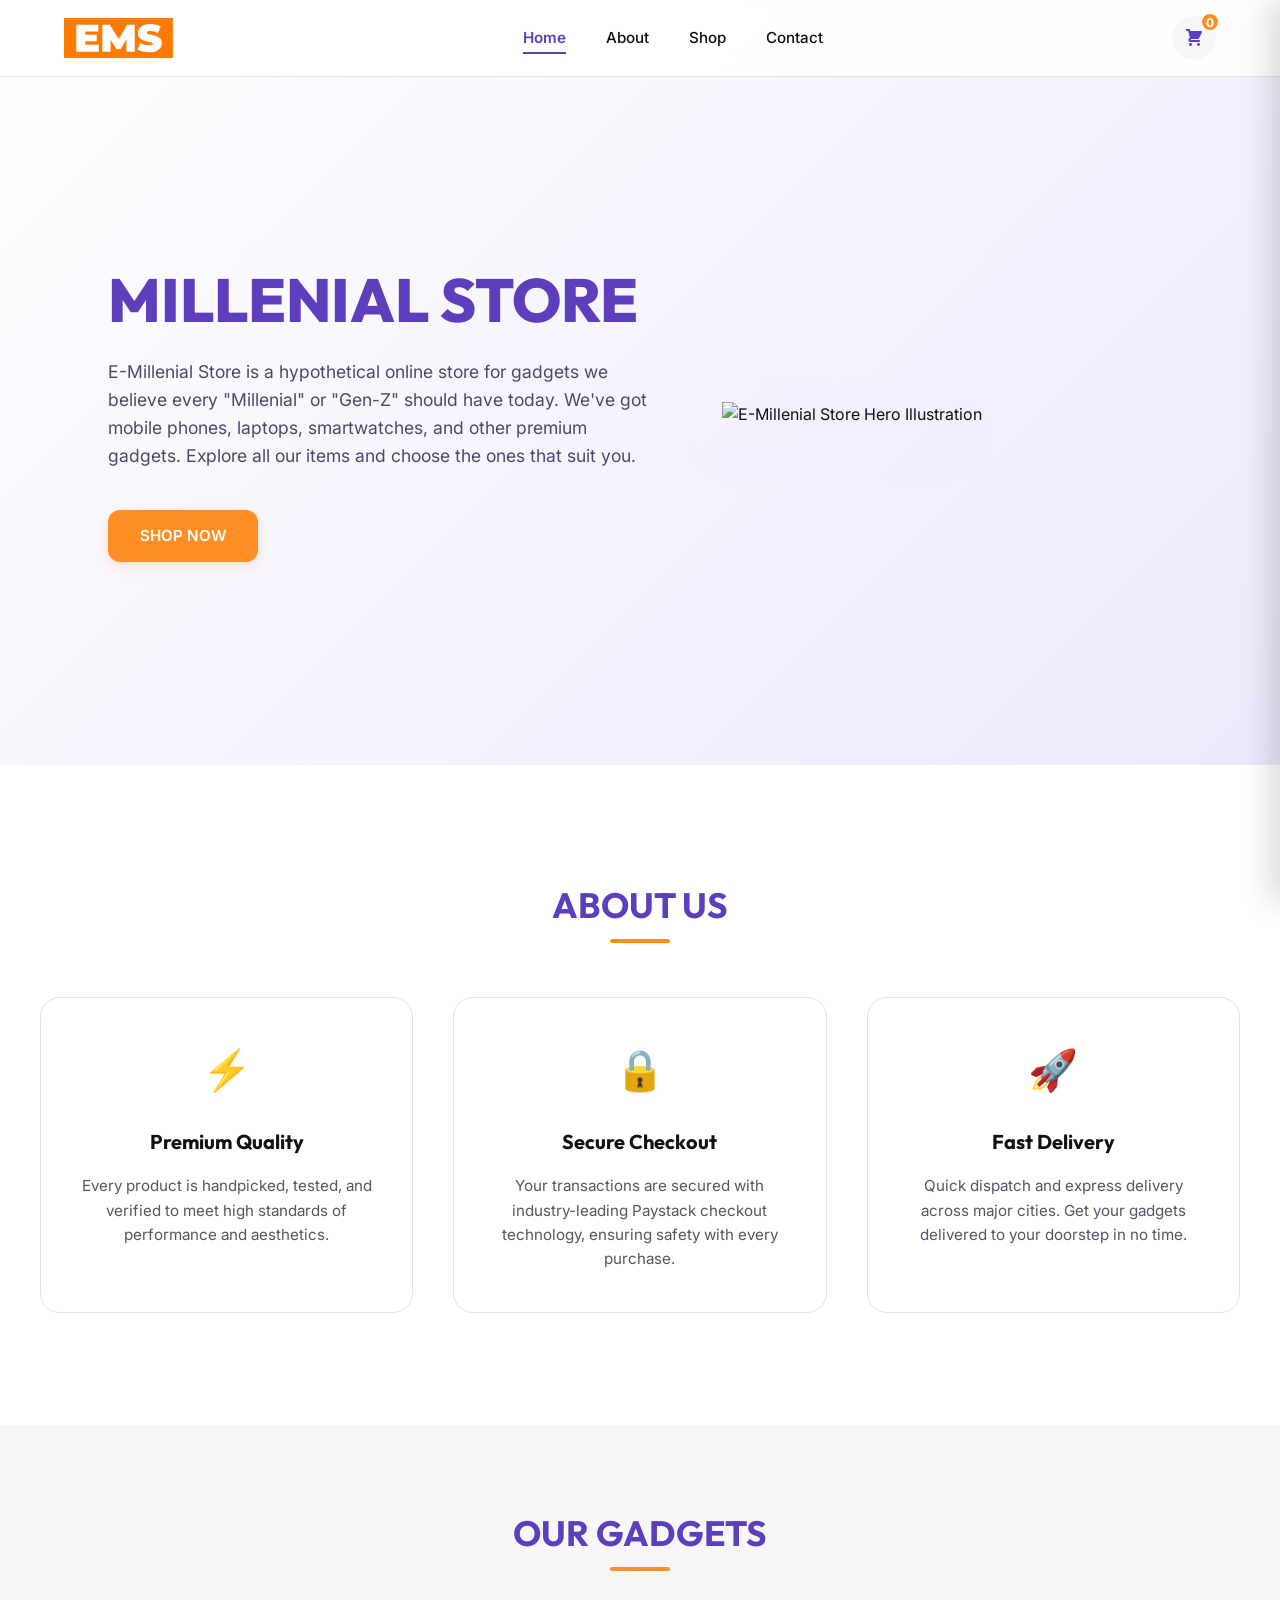
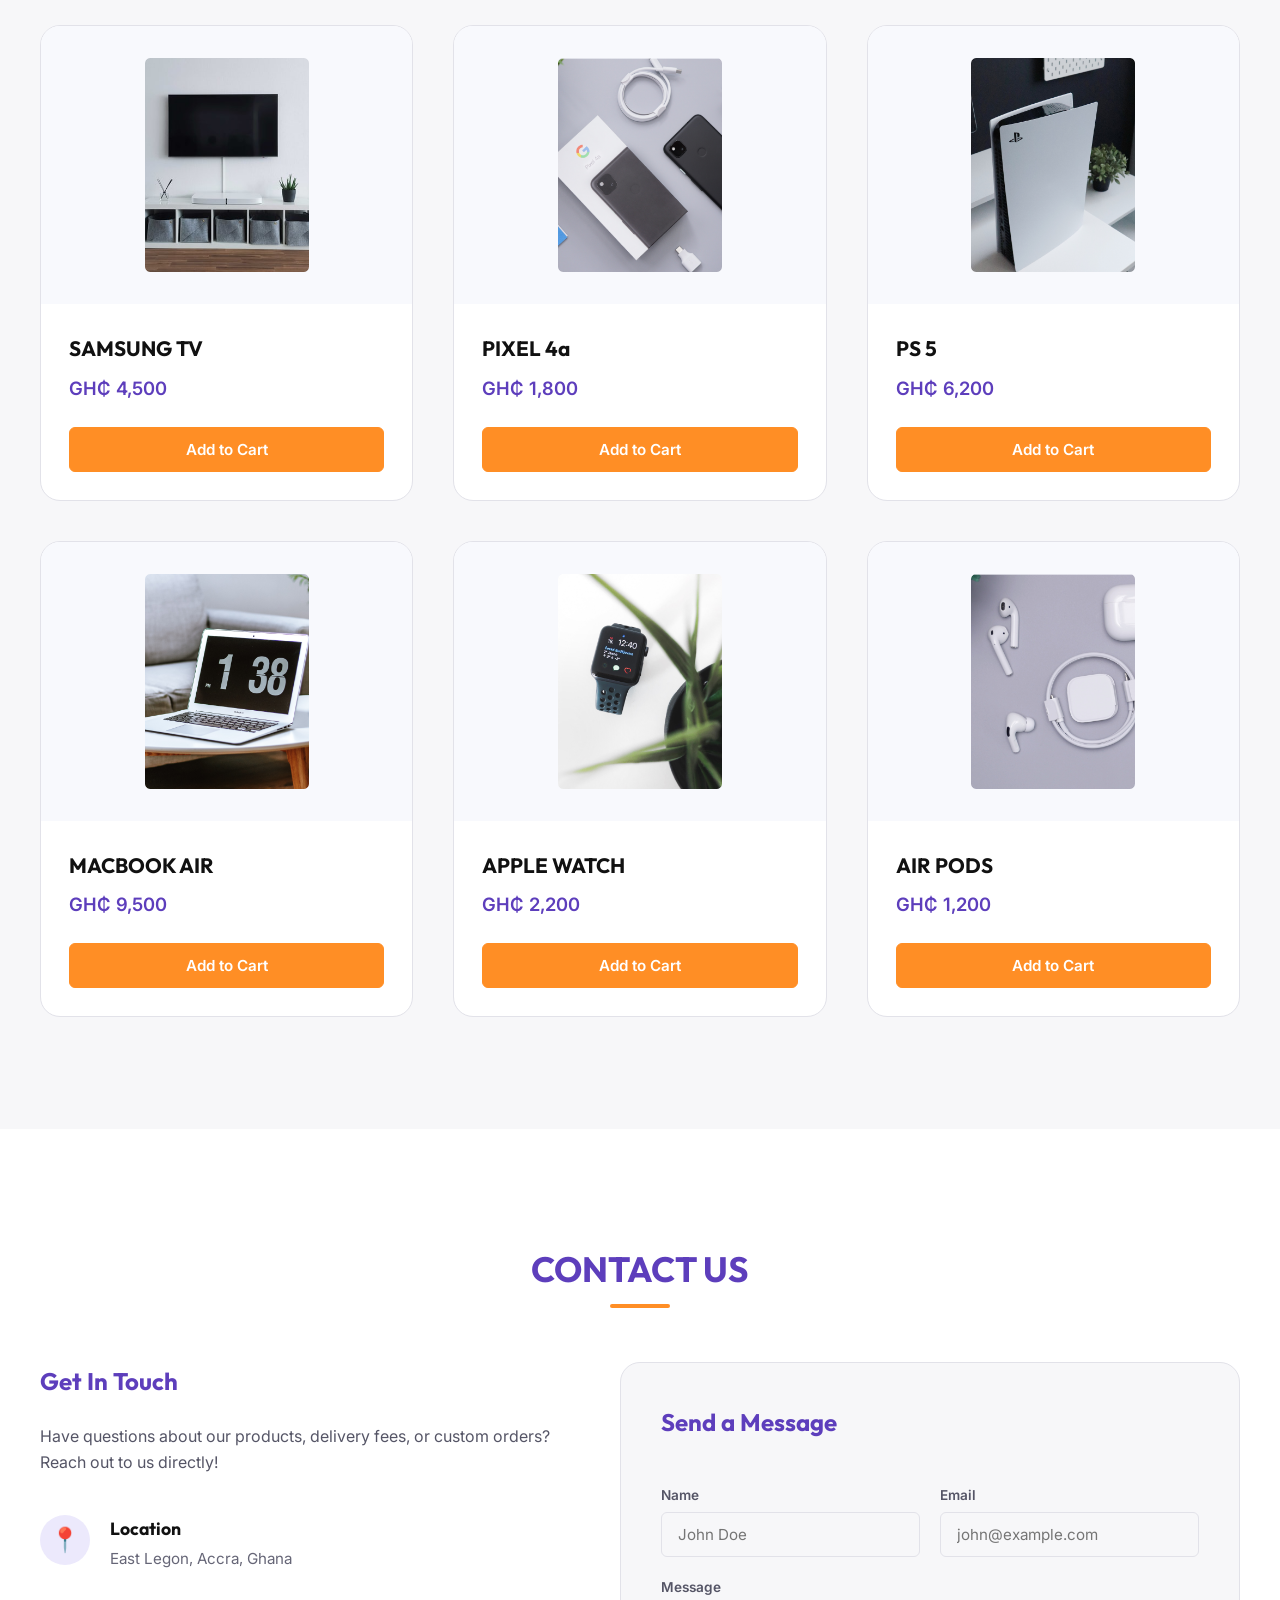
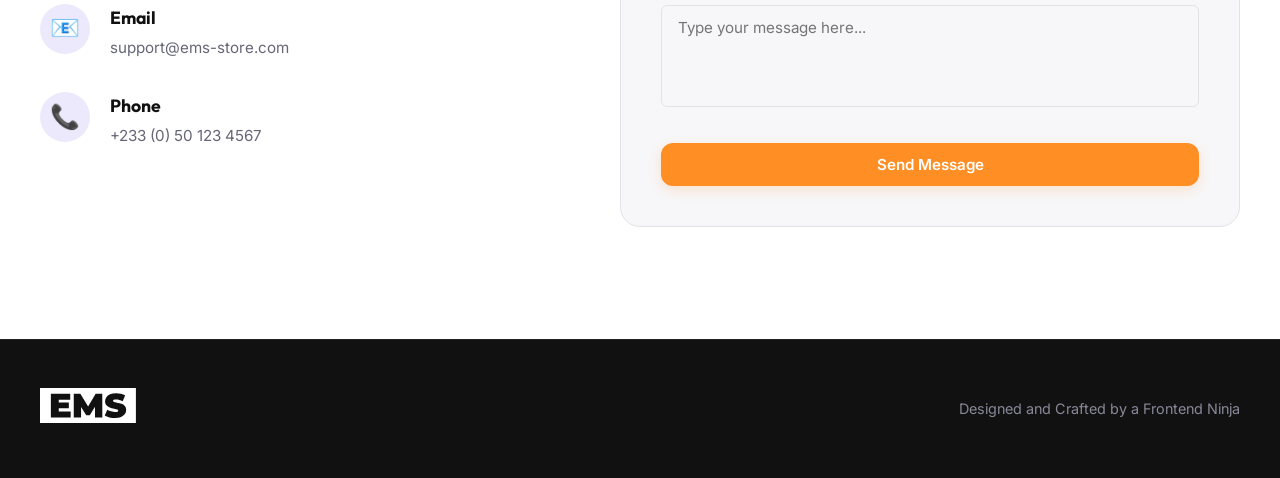
==== commit e6117f8e: "Convert currency symbol and values to Ghana Cedis (GHS)" ====
--- a/E-Commerce Store/index.html
+++ b/E-Commerce Store/index.html
@@ -185,7 +185,7 @@
             <!-- Section C: Total Amount Section -->
             <div class="cart-total-section">
                 <span>Total Amount to be Paid</span>
-                <span class="total-price" id="cart-total-price">₦0</span>
+                <span class="total-price" id="cart-total-price">GH₵ 0</span>
             </div>
         </div>
 
